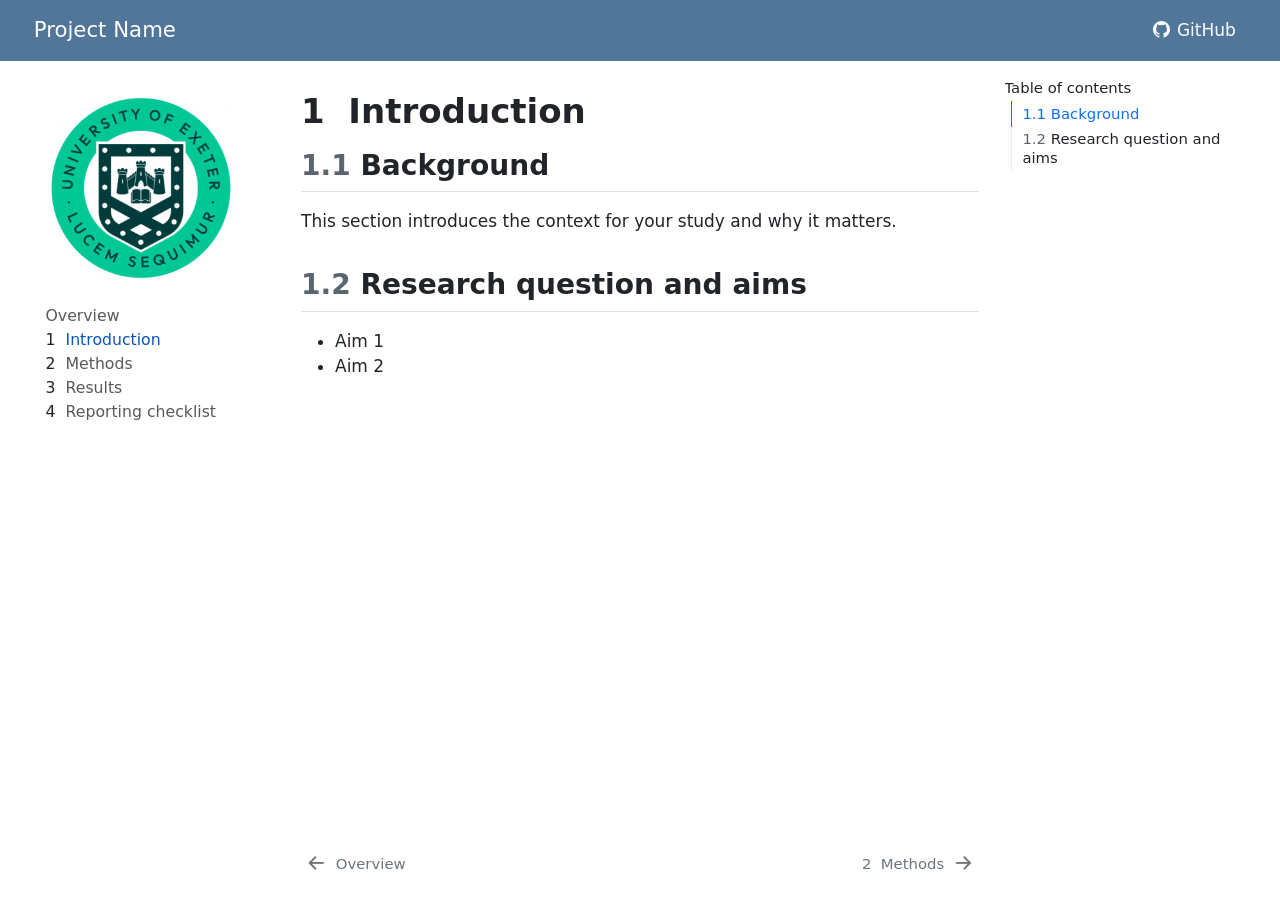
==== introduction.html @ be4991a6 "Built site for gh-pages" ====
<!DOCTYPE html>
<html xmlns="http://www.w3.org/1999/xhtml" lang="en" xml:lang="en"><head>

<meta charset="utf-8">
<meta name="generator" content="quarto-1.8.23">

<meta name="viewport" content="width=device-width, initial-scale=1.0, user-scalable=yes">


<title>1&nbsp; Introduction – Project Name</title>
<style>
code{white-space: pre-wrap;}
span.smallcaps{font-variant: small-caps;}
div.columns{display: flex; gap: min(4vw, 1.5em);}
div.column{flex: auto; overflow-x: auto;}
div.hanging-indent{margin-left: 1.5em; text-indent: -1.5em;}
ul.task-list{list-style: none;}
ul.task-list li input[type="checkbox"] {
  width: 0.8em;
  margin: 0 0.8em 0.2em -1em; /* quarto-specific, see https://github.com/quarto-dev/quarto-cli/issues/4556 */ 
  vertical-align: middle;
}
</style>


<script src="site_libs/quarto-nav/quarto-nav.js"></script>
<script src="site_libs/quarto-nav/headroom.min.js"></script>
<script src="site_libs/clipboard/clipboard.min.js"></script>
<script src="site_libs/quarto-search/autocomplete.umd.js"></script>
<script src="site_libs/quarto-search/fuse.min.js"></script>
<script src="site_libs/quarto-search/quarto-search.js"></script>
<meta name="quarto:offset" content="./">
<link href="./methods.html" rel="next">
<link href="./index.html" rel="prev">
<link href="./images/exeter.png" rel="icon" type="image/png">
<script src="site_libs/quarto-html/quarto.js" type="module"></script>
<script src="site_libs/quarto-html/tabsets/tabsets.js" type="module"></script>
<script src="site_libs/quarto-html/axe/axe-check.js" type="module"></script>
<script src="site_libs/quarto-html/popper.min.js"></script>
<script src="site_libs/quarto-html/tippy.umd.min.js"></script>
<script src="site_libs/quarto-html/anchor.min.js"></script>
<link href="site_libs/quarto-html/tippy.css" rel="stylesheet">
<link href="site_libs/quarto-html/quarto-syntax-highlighting-1fe81d0376b2c50856e68e651e390326.css" rel="stylesheet" id="quarto-text-highlighting-styles">
<script src="site_libs/bootstrap/bootstrap.min.js"></script>
<link href="site_libs/bootstrap/bootstrap-icons.css" rel="stylesheet">
<link href="site_libs/bootstrap/bootstrap-d99236d558c9bce9ef1a96b7c5275b1a.min.css" rel="stylesheet" append-hash="true" id="quarto-bootstrap" data-mode="light">
<script id="quarto-search-options" type="application/json">{
  "location": "navbar",
  "copy-button": false,
  "collapse-after": 3,
  "panel-placement": "end",
  "type": "overlay",
  "limit": 50,
  "keyboard-shortcut": [
    "f",
    "/",
    "s"
  ],
  "show-item-context": false,
  "language": {
    "search-no-results-text": "No results",
    "search-matching-documents-text": "matching documents",
    "search-copy-link-title": "Copy link to search",
    "search-hide-matches-text": "Hide additional matches",
    "search-more-match-text": "more match in this document",
    "search-more-matches-text": "more matches in this document",
    "search-clear-button-title": "Clear",
    "search-text-placeholder": "",
    "search-detached-cancel-button-title": "Cancel",
    "search-submit-button-title": "Submit",
    "search-label": "Search"
  }
}</script>


</head>

<body class="nav-sidebar floating nav-fixed quarto-light">

<div id="quarto-search-results"></div>
  <header id="quarto-header" class="headroom fixed-top">
    <nav class="navbar navbar-expand-lg " data-bs-theme="dark">
      <div class="navbar-container container-fluid">
      <div class="navbar-brand-container mx-auto">
    <a href="./index.html" class="navbar-brand navbar-brand-logo">
    </a>
    <a class="navbar-brand" href="./index.html">
    <span class="navbar-title">Project Name</span>
    </a>
  </div>
            <div id="quarto-search" class="" title="Search"></div>
          <button class="navbar-toggler" type="button" data-bs-toggle="collapse" data-bs-target="#navbarCollapse" aria-controls="navbarCollapse" role="menu" aria-expanded="false" aria-label="Toggle navigation" onclick="if (window.quartoToggleHeadroom) { window.quartoToggleHeadroom(); }">
  <span class="navbar-toggler-icon"></span>
</button>
          <div class="collapse navbar-collapse" id="navbarCollapse">
            <ul class="navbar-nav navbar-nav-scroll ms-auto">
  <li class="nav-item">
    <a class="nav-link" href="https://github.com/pythonhealthdatascience/quarto-template/"> <i class="bi bi-github" role="img">
</i> 
<span class="menu-text">GitHub</span></a>
  </li>  
</ul>
          </div> <!-- /navcollapse -->
            <div class="quarto-navbar-tools">
</div>
      </div> <!-- /container-fluid -->
    </nav>
  <nav class="quarto-secondary-nav">
    <div class="container-fluid d-flex">
      <button type="button" class="quarto-btn-toggle btn" data-bs-toggle="collapse" role="button" data-bs-target=".quarto-sidebar-collapse-item" aria-controls="quarto-sidebar" aria-expanded="false" aria-label="Toggle sidebar navigation" onclick="if (window.quartoToggleHeadroom) { window.quartoToggleHeadroom(); }">
        <i class="bi bi-layout-text-sidebar-reverse"></i>
      </button>
        <nav class="quarto-page-breadcrumbs" aria-label="breadcrumb"><ol class="breadcrumb"><li class="breadcrumb-item"><a href="./introduction.html"><span class="chapter-number">1</span>&nbsp; <span class="chapter-title">Introduction</span></a></li></ol></nav>
        <a class="flex-grow-1" role="navigation" data-bs-toggle="collapse" data-bs-target=".quarto-sidebar-collapse-item" aria-controls="quarto-sidebar" aria-expanded="false" aria-label="Toggle sidebar navigation" onclick="if (window.quartoToggleHeadroom) { window.quartoToggleHeadroom(); }">      
        </a>
    </div>
  </nav>
</header>
<!-- content -->
<div id="quarto-content" class="quarto-container page-columns page-rows-contents page-layout-article page-navbar">
<!-- sidebar -->
  <nav id="quarto-sidebar" class="sidebar collapse collapse-horizontal quarto-sidebar-collapse-item sidebar-navigation floating overflow-auto">
    <div class="pt-lg-2 mt-2 text-left sidebar-header sidebar-header-stacked">
      <a href="./index.html" class="sidebar-logo-link">
      <img src="./images/exeter.png" alt="" class="sidebar-logo light-content py-0 d-lg-inline d-none">
      <img src="./images/exeter.png" alt="" class="sidebar-logo dark-content py-0 d-lg-inline d-none">
      </a>
      </div>
    <div class="sidebar-menu-container"> 
    <ul class="list-unstyled mt-1">
        <li class="sidebar-item">
  <div class="sidebar-item-container"> 
  <a href="./index.html" class="sidebar-item-text sidebar-link">
 <span class="menu-text">Overview</span></a>
  </div>
</li>
        <li class="sidebar-item">
  <div class="sidebar-item-container"> 
  <a href="./introduction.html" class="sidebar-item-text sidebar-link active">
 <span class="menu-text"><span class="chapter-number">1</span>&nbsp; <span class="chapter-title">Introduction</span></span></a>
  </div>
</li>
        <li class="sidebar-item">
  <div class="sidebar-item-container"> 
  <a href="./methods.html" class="sidebar-item-text sidebar-link">
 <span class="menu-text"><span class="chapter-number">2</span>&nbsp; <span class="chapter-title">Methods</span></span></a>
  </div>
</li>
        <li class="sidebar-item">
  <div class="sidebar-item-container"> 
  <a href="./results.html" class="sidebar-item-text sidebar-link">
 <span class="menu-text"><span class="chapter-number">3</span>&nbsp; <span class="chapter-title">Results</span></span></a>
  </div>
</li>
        <li class="sidebar-item">
  <div class="sidebar-item-container"> 
  <a href="./reporting_checklist.html" class="sidebar-item-text sidebar-link">
 <span class="menu-text"><span class="chapter-number">4</span>&nbsp; <span class="chapter-title">Reporting checklist</span></span></a>
  </div>
</li>
    </ul>
    </div>
</nav>
<div id="quarto-sidebar-glass" class="quarto-sidebar-collapse-item" data-bs-toggle="collapse" data-bs-target=".quarto-sidebar-collapse-item"></div>
<!-- margin-sidebar -->
    <div id="quarto-margin-sidebar" class="sidebar margin-sidebar">
        <nav id="TOC" role="doc-toc" class="toc-active">
    <h2 id="toc-title">Table of contents</h2>
   
  <ul>
  <li><a href="#background" id="toc-background" class="nav-link active" data-scroll-target="#background"><span class="header-section-number">1.1</span> Background</a></li>
  <li><a href="#research-question-and-aims" id="toc-research-question-and-aims" class="nav-link" data-scroll-target="#research-question-and-aims"><span class="header-section-number">1.2</span> Research question and aims</a></li>
  </ul>
</nav>
    </div>
<!-- main -->
<main class="content" id="quarto-document-content">

<header id="title-block-header" class="quarto-title-block default">
<div class="quarto-title">
<h1 class="title"><span class="chapter-number">1</span>&nbsp; <span class="chapter-title">Introduction</span></h1>
</div>



<div class="quarto-title-meta">

    
  
    
  </div>
  


</header>


<section id="background" class="level2" data-number="1.1">
<h2 data-number="1.1" class="anchored" data-anchor-id="background"><span class="header-section-number">1.1</span> Background</h2>
<p>This section introduces the context for your study and why it matters.</p>
</section>
<section id="research-question-and-aims" class="level2" data-number="1.2">
<h2 data-number="1.2" class="anchored" data-anchor-id="research-question-and-aims"><span class="header-section-number">1.2</span> Research question and aims</h2>
<ul>
<li>Aim 1</li>
<li>Aim 2</li>
</ul>


</section>

</main> <!-- /main -->
<script id="quarto-html-after-body" type="application/javascript">
  window.document.addEventListener("DOMContentLoaded", function (event) {
    const icon = "";
    const anchorJS = new window.AnchorJS();
    anchorJS.options = {
      placement: 'right',
      icon: icon
    };
    anchorJS.add('.anchored');
    const isCodeAnnotation = (el) => {
      for (const clz of el.classList) {
        if (clz.startsWith('code-annotation-')) {                     
          return true;
        }
      }
      return false;
    }
    const onCopySuccess = function(e) {
      // button target
      const button = e.trigger;
      // don't keep focus
      button.blur();
      // flash "checked"
      button.classList.add('code-copy-button-checked');
      var currentTitle = button.getAttribute("title");
      button.setAttribute("title", "Copied!");
      let tooltip;
      if (window.bootstrap) {
        button.setAttribute("data-bs-toggle", "tooltip");
        button.setAttribute("data-bs-placement", "left");
        button.setAttribute("data-bs-title", "Copied!");
        tooltip = new bootstrap.Tooltip(button, 
          { trigger: "manual", 
            customClass: "code-copy-button-tooltip",
            offset: [0, -8]});
        tooltip.show();    
      }
      setTimeout(function() {
        if (tooltip) {
          tooltip.hide();
          button.removeAttribute("data-bs-title");
          button.removeAttribute("data-bs-toggle");
          button.removeAttribute("data-bs-placement");
        }
        button.setAttribute("title", currentTitle);
        button.classList.remove('code-copy-button-checked');
      }, 1000);
      // clear code selection
      e.clearSelection();
    }
    const getTextToCopy = function(trigger) {
      const outerScaffold = trigger.parentElement.cloneNode(true);
      const codeEl = outerScaffold.querySelector('code');
      for (const childEl of codeEl.children) {
        if (isCodeAnnotation(childEl)) {
          childEl.remove();
        }
      }
      return codeEl.innerText;
    }
    const clipboard = new window.ClipboardJS('.code-copy-button:not([data-in-quarto-modal])', {
      text: getTextToCopy
    });
    clipboard.on('success', onCopySuccess);
    if (window.document.getElementById('quarto-embedded-source-code-modal')) {
      const clipboardModal = new window.ClipboardJS('.code-copy-button[data-in-quarto-modal]', {
        text: getTextToCopy,
        container: window.document.getElementById('quarto-embedded-source-code-modal')
      });
      clipboardModal.on('success', onCopySuccess);
    }
      var localhostRegex = new RegExp(/^(?:http|https):\/\/localhost\:?[0-9]*\//);
      var mailtoRegex = new RegExp(/^mailto:/);
        var filterRegex = new RegExp('/' + window.location.host + '/');
      var isInternal = (href) => {
          return filterRegex.test(href) || localhostRegex.test(href) || mailtoRegex.test(href);
      }
      // Inspect non-navigation links and adorn them if external
     var links = window.document.querySelectorAll('a[href]:not(.nav-link):not(.navbar-brand):not(.toc-action):not(.sidebar-link):not(.sidebar-item-toggle):not(.pagination-link):not(.no-external):not([aria-hidden]):not(.dropdown-item):not(.quarto-navigation-tool):not(.about-link)');
      for (var i=0; i<links.length; i++) {
        const link = links[i];
        if (!isInternal(link.href)) {
          // undo the damage that might have been done by quarto-nav.js in the case of
          // links that we want to consider external
          if (link.dataset.originalHref !== undefined) {
            link.href = link.dataset.originalHref;
          }
        }
      }
    function tippyHover(el, contentFn, onTriggerFn, onUntriggerFn) {
      const config = {
        allowHTML: true,
        maxWidth: 500,
        delay: 100,
        arrow: false,
        appendTo: function(el) {
            return el.parentElement;
        },
        interactive: true,
        interactiveBorder: 10,
        theme: 'quarto',
        placement: 'bottom-start',
      };
      if (contentFn) {
        config.content = contentFn;
      }
      if (onTriggerFn) {
        config.onTrigger = onTriggerFn;
      }
      if (onUntriggerFn) {
        config.onUntrigger = onUntriggerFn;
      }
      window.tippy(el, config); 
    }
    const noterefs = window.document.querySelectorAll('a[role="doc-noteref"]');
    for (var i=0; i<noterefs.length; i++) {
      const ref = noterefs[i];
      tippyHover(ref, function() {
        // use id or data attribute instead here
        let href = ref.getAttribute('data-footnote-href') || ref.getAttribute('href');
        try { href = new URL(href).hash; } catch {}
        const id = href.replace(/^#\/?/, "");
        const note = window.document.getElementById(id);
        if (note) {
          return note.innerHTML;
        } else {
          return "";
        }
      });
    }
    const xrefs = window.document.querySelectorAll('a.quarto-xref');
    const processXRef = (id, note) => {
      // Strip column container classes
      const stripColumnClz = (el) => {
        el.classList.remove("page-full", "page-columns");
        if (el.children) {
          for (const child of el.children) {
            stripColumnClz(child);
          }
        }
      }
      stripColumnClz(note)
      if (id === null || id.startsWith('sec-')) {
        // Special case sections, only their first couple elements
        const container = document.createElement("div");
        if (note.children && note.children.length > 2) {
          container.appendChild(note.children[0].cloneNode(true));
          for (let i = 1; i < note.children.length; i++) {
            const child = note.children[i];
            if (child.tagName === "P" && child.innerText === "") {
              continue;
            } else {
              container.appendChild(child.cloneNode(true));
              break;
            }
          }
          if (window.Quarto?.typesetMath) {
            window.Quarto.typesetMath(container);
          }
          return container.innerHTML
        } else {
          if (window.Quarto?.typesetMath) {
            window.Quarto.typesetMath(note);
          }
          return note.innerHTML;
        }
      } else {
        // Remove any anchor links if they are present
        const anchorLink = note.querySelector('a.anchorjs-link');
        if (anchorLink) {
          anchorLink.remove();
        }
        if (window.Quarto?.typesetMath) {
          window.Quarto.typesetMath(note);
        }
        if (note.classList.contains("callout")) {
          return note.outerHTML;
        } else {
          return note.innerHTML;
        }
      }
    }
    for (var i=0; i<xrefs.length; i++) {
      const xref = xrefs[i];
      tippyHover(xref, undefined, function(instance) {
        instance.disable();
        let url = xref.getAttribute('href');
        let hash = undefined; 
        if (url.startsWith('#')) {
          hash = url;
        } else {
          try { hash = new URL(url).hash; } catch {}
        }
        if (hash) {
          const id = hash.replace(/^#\/?/, "");
          const note = window.document.getElementById(id);
          if (note !== null) {
            try {
              const html = processXRef(id, note.cloneNode(true));
              instance.setContent(html);
            } finally {
              instance.enable();
              instance.show();
            }
          } else {
            // See if we can fetch this
            fetch(url.split('#')[0])
            .then(res => res.text())
            .then(html => {
              const parser = new DOMParser();
              const htmlDoc = parser.parseFromString(html, "text/html");
              const note = htmlDoc.getElementById(id);
              if (note !== null) {
                const html = processXRef(id, note);
                instance.setContent(html);
              } 
            }).finally(() => {
              instance.enable();
              instance.show();
            });
          }
        } else {
          // See if we can fetch a full url (with no hash to target)
          // This is a special case and we should probably do some content thinning / targeting
          fetch(url)
          .then(res => res.text())
          .then(html => {
            const parser = new DOMParser();
            const htmlDoc = parser.parseFromString(html, "text/html");
            const note = htmlDoc.querySelector('main.content');
            if (note !== null) {
              // This should only happen for chapter cross references
              // (since there is no id in the URL)
              // remove the first header
              if (note.children.length > 0 && note.children[0].tagName === "HEADER") {
                note.children[0].remove();
              }
              const html = processXRef(null, note);
              instance.setContent(html);
            } 
          }).finally(() => {
            instance.enable();
            instance.show();
          });
        }
      }, function(instance) {
      });
    }
        let selectedAnnoteEl;
        const selectorForAnnotation = ( cell, annotation) => {
          let cellAttr = 'data-code-cell="' + cell + '"';
          let lineAttr = 'data-code-annotation="' +  annotation + '"';
          const selector = 'span[' + cellAttr + '][' + lineAttr + ']';
          return selector;
        }
        const selectCodeLines = (annoteEl) => {
          const doc = window.document;
          const targetCell = annoteEl.getAttribute("data-target-cell");
          const targetAnnotation = annoteEl.getAttribute("data-target-annotation");
          const annoteSpan = window.document.querySelector(selectorForAnnotation(targetCell, targetAnnotation));
          const lines = annoteSpan.getAttribute("data-code-lines").split(",");
          const lineIds = lines.map((line) => {
            return targetCell + "-" + line;
          })
          let top = null;
          let height = null;
          let parent = null;
          if (lineIds.length > 0) {
              //compute the position of the single el (top and bottom and make a div)
              const el = window.document.getElementById(lineIds[0]);
              top = el.offsetTop;
              height = el.offsetHeight;
              parent = el.parentElement.parentElement;
            if (lineIds.length > 1) {
              const lastEl = window.document.getElementById(lineIds[lineIds.length - 1]);
              const bottom = lastEl.offsetTop + lastEl.offsetHeight;
              height = bottom - top;
            }
            if (top !== null && height !== null && parent !== null) {
              // cook up a div (if necessary) and position it 
              let div = window.document.getElementById("code-annotation-line-highlight");
              if (div === null) {
                div = window.document.createElement("div");
                div.setAttribute("id", "code-annotation-line-highlight");
                div.style.position = 'absolute';
                parent.appendChild(div);
              }
              div.style.top = top - 2 + "px";
              div.style.height = height + 4 + "px";
              div.style.left = 0;
              let gutterDiv = window.document.getElementById("code-annotation-line-highlight-gutter");
              if (gutterDiv === null) {
                gutterDiv = window.document.createElement("div");
                gutterDiv.setAttribute("id", "code-annotation-line-highlight-gutter");
                gutterDiv.style.position = 'absolute';
                const codeCell = window.document.getElementById(targetCell);
                const gutter = codeCell.querySelector('.code-annotation-gutter');
                gutter.appendChild(gutterDiv);
              }
              gutterDiv.style.top = top - 2 + "px";
              gutterDiv.style.height = height + 4 + "px";
            }
            selectedAnnoteEl = annoteEl;
          }
        };
        const unselectCodeLines = () => {
          const elementsIds = ["code-annotation-line-highlight", "code-annotation-line-highlight-gutter"];
          elementsIds.forEach((elId) => {
            const div = window.document.getElementById(elId);
            if (div) {
              div.remove();
            }
          });
          selectedAnnoteEl = undefined;
        };
          // Handle positioning of the toggle
      window.addEventListener(
        "resize",
        throttle(() => {
          elRect = undefined;
          if (selectedAnnoteEl) {
            selectCodeLines(selectedAnnoteEl);
          }
        }, 10)
      );
      function throttle(fn, ms) {
      let throttle = false;
      let timer;
        return (...args) => {
          if(!throttle) { // first call gets through
              fn.apply(this, args);
              throttle = true;
          } else { // all the others get throttled
              if(timer) clearTimeout(timer); // cancel #2
              timer = setTimeout(() => {
                fn.apply(this, args);
                timer = throttle = false;
              }, ms);
          }
        };
      }
        // Attach click handler to the DT
        const annoteDls = window.document.querySelectorAll('dt[data-target-cell]');
        for (const annoteDlNode of annoteDls) {
          annoteDlNode.addEventListener('click', (event) => {
            const clickedEl = event.target;
            if (clickedEl !== selectedAnnoteEl) {
              unselectCodeLines();
              const activeEl = window.document.querySelector('dt[data-target-cell].code-annotation-active');
              if (activeEl) {
                activeEl.classList.remove('code-annotation-active');
              }
              selectCodeLines(clickedEl);
              clickedEl.classList.add('code-annotation-active');
            } else {
              // Unselect the line
              unselectCodeLines();
              clickedEl.classList.remove('code-annotation-active');
            }
          });
        }
    const findCites = (el) => {
      const parentEl = el.parentElement;
      if (parentEl) {
        const cites = parentEl.dataset.cites;
        if (cites) {
          return {
            el,
            cites: cites.split(' ')
          };
        } else {
          return findCites(el.parentElement)
        }
      } else {
        return undefined;
      }
    };
    var bibliorefs = window.document.querySelectorAll('a[role="doc-biblioref"]');
    for (var i=0; i<bibliorefs.length; i++) {
      const ref = bibliorefs[i];
      const citeInfo = findCites(ref);
      if (citeInfo) {
        tippyHover(citeInfo.el, function() {
          var popup = window.document.createElement('div');
          citeInfo.cites.forEach(function(cite) {
            var citeDiv = window.document.createElement('div');
            citeDiv.classList.add('hanging-indent');
            citeDiv.classList.add('csl-entry');
            var biblioDiv = window.document.getElementById('ref-' + cite);
            if (biblioDiv) {
              citeDiv.innerHTML = biblioDiv.innerHTML;
            }
            popup.appendChild(citeDiv);
          });
          return popup.innerHTML;
        });
      }
    }
  });
  </script>
<nav class="page-navigation">
  <div class="nav-page nav-page-previous">
      <a href="./index.html" class="pagination-link" aria-label="Overview">
        <i class="bi bi-arrow-left-short"></i> <span class="nav-page-text">Overview</span>
      </a>          
  </div>
  <div class="nav-page nav-page-next">
      <a href="./methods.html" class="pagination-link" aria-label="Methods">
        <span class="nav-page-text"><span class="chapter-number">2</span>&nbsp; <span class="chapter-title">Methods</span></span> <i class="bi bi-arrow-right-short"></i>
      </a>
  </div>
</nav>
</div> <!-- /content -->




</body></html>
---- site_libs/quarto-html/tippy.css ----
.tippy-box[data-animation=fade][data-state=hidden]{opacity:0}[data-tippy-root]{max-width:calc(100vw - 10px)}.tippy-box{position:relative;background-color:#333;color:#fff;border-radius:4px;font-size:14px;line-height:1.4;white-space:normal;outline:0;transition-property:transform,visibility,opacity}.tippy-box[data-placement^=top]>.tippy-arrow{bottom:0}.tippy-box[data-placement^=top]>.tippy-arrow:before{bottom:-7px;left:0;border-width:8px 8px 0;border-top-color:initial;transform-origin:center top}.tippy-box[data-placement^=bottom]>.tippy-arrow{top:0}.tippy-box[data-placement^=bottom]>.tippy-arrow:before{top:-7px;left:0;border-width:0 8px 8px;border-bottom-color:initial;transform-origin:center bottom}.tippy-box[data-placement^=left]>.tippy-arrow{right:0}.tippy-box[data-placement^=left]>.tippy-arrow:before{border-width:8px 0 8px 8px;border-left-color:initial;right:-7px;transform-origin:center left}.tippy-box[data-placement^=right]>.tippy-arrow{left:0}.tippy-box[data-placement^=right]>.tippy-arrow:before{left:-7px;border-width:8px 8px 8px 0;border-right-color:initial;transform-origin:center right}.tippy-box[data-inertia][data-state=visible]{transition-timing-function:cubic-bezier(.54,1.5,.38,1.11)}.tippy-arrow{width:16px;height:16px;color:#333}.tippy-arrow:before{content:"";position:absolute;border-color:transparent;border-style:solid}.tippy-content{position:relative;padding:5px 9px;z-index:1}
---- site_libs/quarto-html/quarto-syntax-highlighting-1fe81d0376b2c50856e68e651e390326.css ----
/* quarto syntax highlight colors */
:root {
  --quarto-hl-ot-color: #003B4F;
  --quarto-hl-at-color: #657422;
  --quarto-hl-ss-color: #20794D;
  --quarto-hl-an-color: #5E5E5E;
  --quarto-hl-fu-color: #4758AB;
  --quarto-hl-st-color: #20794D;
  --quarto-hl-cf-color: #003B4F;
  --quarto-hl-op-color: #5E5E5E;
  --quarto-hl-er-color: #AD0000;
  --quarto-hl-bn-color: #AD0000;
  --quarto-hl-al-color: #AD0000;
  --quarto-hl-va-color: #111111;
  --quarto-hl-bu-color: inherit;
  --quarto-hl-ex-color: inherit;
  --quarto-hl-pp-color: #AD0000;
  --quarto-hl-in-color: #5E5E5E;
  --quarto-hl-vs-color: #20794D;
  --quarto-hl-wa-color: #5E5E5E;
  --quarto-hl-do-color: #5E5E5E;
  --quarto-hl-im-color: #00769E;
  --quarto-hl-ch-color: #20794D;
  --quarto-hl-dt-color: #AD0000;
  --quarto-hl-fl-color: #AD0000;
  --quarto-hl-co-color: #5E5E5E;
  --quarto-hl-cv-color: #5E5E5E;
  --quarto-hl-cn-color: #8f5902;
  --quarto-hl-sc-color: #5E5E5E;
  --quarto-hl-dv-color: #AD0000;
  --quarto-hl-kw-color: #003B4F;
}

/* other quarto variables */
:root {
  --quarto-font-monospace: SFMono-Regular, Menlo, Monaco, Consolas, "Liberation Mono", "Courier New", monospace;
}

/* syntax highlight based on Pandoc's rules */
pre > code.sourceCode > span {
  color: #003B4F;
}

code.sourceCode > span {
  color: #003B4F;
}

div.sourceCode,
div.sourceCode pre.sourceCode {
  color: #003B4F;
}

/* Normal */
code span {
  color: #003B4F;
}

/* Alert */
code span.al {
  color: #AD0000;
  font-style: inherit;
}

/* Annotation */
code span.an {
  color: #5E5E5E;
  font-style: inherit;
}

/* Attribute */
code span.at {
  color: #657422;
  font-style: inherit;
}

/* BaseN */
code span.bn {
  color: #AD0000;
  font-style: inherit;
}

/* BuiltIn */
code span.bu {
  font-style: inherit;
}

/* ControlFlow */
code span.cf {
  color: #003B4F;
  font-weight: bold;
  font-style: inherit;
}

/* Char */
code span.ch {
  color: #20794D;
  font-style: inherit;
}

/* Constant */
code span.cn {
  color: #8f5902;
  font-style: inherit;
}

/* Comment */
code span.co {
  color: #5E5E5E;
  font-style: inherit;
}

/* CommentVar */
code span.cv {
  color: #5E5E5E;
  font-style: italic;
}

/* Documentation */
code span.do {
  color: #5E5E5E;
  font-style: italic;
}

/* DataType */
code span.dt {
  color: #AD0000;
  font-style: inherit;
}

/* DecVal */
code span.dv {
  color: #AD0000;
  font-style: inherit;
}

/* Error */
code span.er {
  color: #AD0000;
  font-style: inherit;
}

/* Extension */
code span.ex {
  font-style: inherit;
}

/* Float */
code span.fl {
  color: #AD0000;
  font-style: inherit;
}

/* Function */
code span.fu {
  color: #4758AB;
  font-style: inherit;
}

/* Import */
code span.im {
  color: #00769E;
  font-style: inherit;
}

/* Information */
code span.in {
  color: #5E5E5E;
  font-style: inherit;
}

/* Keyword */
code span.kw {
  color: #003B4F;
  font-weight: bold;
  font-style: inherit;
}

/* Operator */
code span.op {
  color: #5E5E5E;
  font-style: inherit;
}

/* Other */
code span.ot {
  color: #003B4F;
  font-style: inherit;
}

/* Preprocessor */
code span.pp {
  color: #AD0000;
  font-style: inherit;
}

/* SpecialChar */
code span.sc {
  color: #5E5E5E;
  font-style: inherit;
}

/* SpecialString */
code span.ss {
  color: #20794D;
  font-style: inherit;
}

/* String */
code span.st {
  color: #20794D;
  font-style: inherit;
}

/* Variable */
code span.va {
  color: #111111;
  font-style: inherit;
}

/* VerbatimString */
code span.vs {
  color: #20794D;
  font-style: inherit;
}

/* Warning */
code span.wa {
  color: #5E5E5E;
  font-style: italic;
}

.prevent-inlining {
  content: "</";
}

/*# sourceMappingURL=0962dd5d778b71b9c38e7b9c80c0f202.css.map */
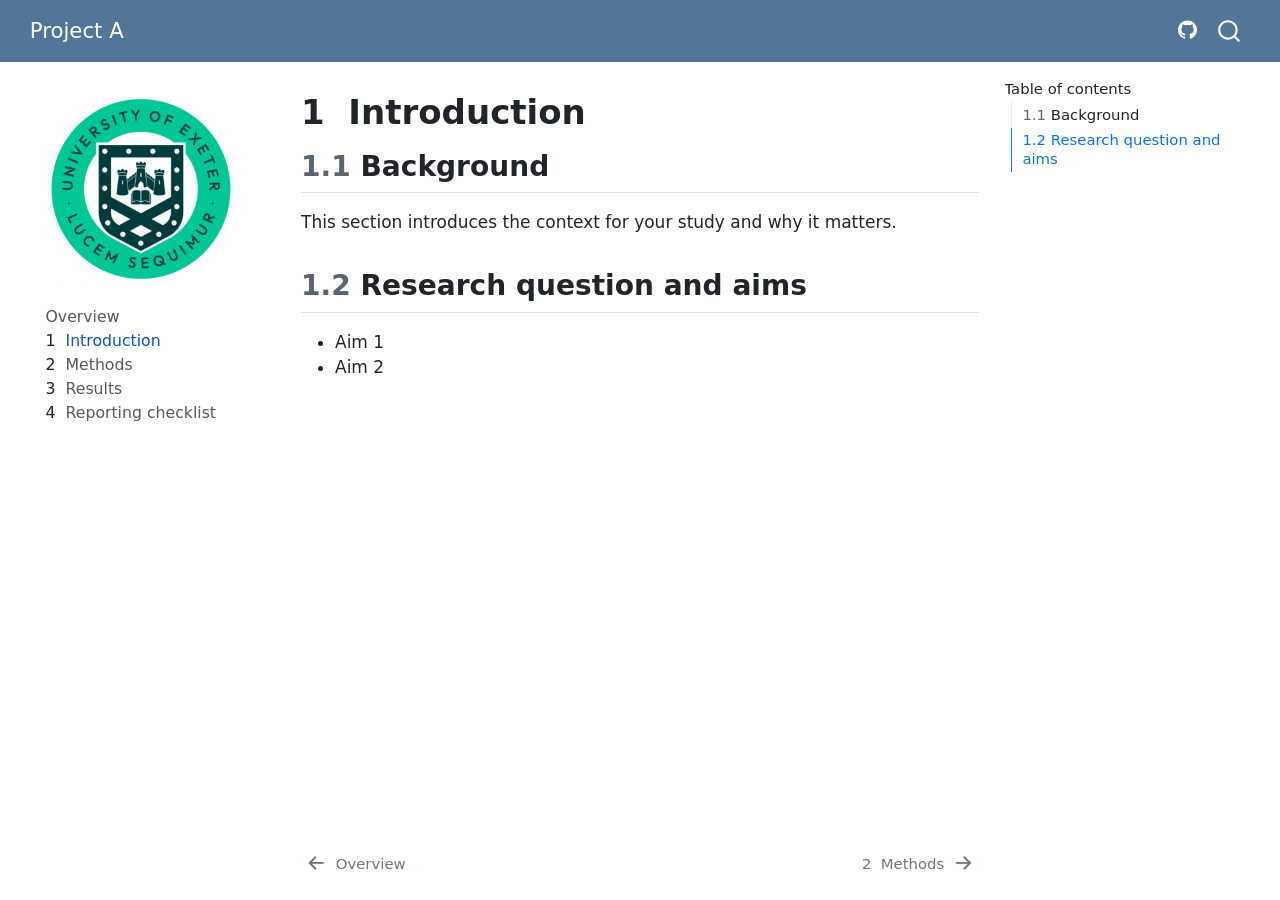
==== commit 41aa52f1: "Built site for gh-pages" ====
--- a/introduction.html
+++ b/introduction.html
@@ -2,13 +2,16 @@
 <html xmlns="http://www.w3.org/1999/xhtml" lang="en" xml:lang="en"><head>
 
 <meta charset="utf-8">
-<meta name="generator" content="quarto-1.8.23">
+<meta name="generator" content="quarto-1.9.36">
 
 <meta name="viewport" content="width=device-width, initial-scale=1.0, user-scalable=yes">
 
 
-<title>1&nbsp; Introduction – Project Name</title>
+<title>1&nbsp; Introduction – Project A</title>
 <style>
+/* Default styles provided by pandoc.
+** See https://pandoc.org/MANUAL.html#variables-for-html for config info.
+*/
 code{white-space: pre-wrap;}
 span.smallcaps{font-variant: small-caps;}
 div.columns{display: flex; gap: min(4vw, 1.5em);}
@@ -35,15 +38,14 @@
 <link href="./images/exeter.png" rel="icon" type="image/png">
 <script src="site_libs/quarto-html/quarto.js" type="module"></script>
 <script src="site_libs/quarto-html/tabsets/tabsets.js" type="module"></script>
-<script src="site_libs/quarto-html/axe/axe-check.js" type="module"></script>
 <script src="site_libs/quarto-html/popper.min.js"></script>
 <script src="site_libs/quarto-html/tippy.umd.min.js"></script>
 <script src="site_libs/quarto-html/anchor.min.js"></script>
 <link href="site_libs/quarto-html/tippy.css" rel="stylesheet">
-<link href="site_libs/quarto-html/quarto-syntax-highlighting-1fe81d0376b2c50856e68e651e390326.css" rel="stylesheet" id="quarto-text-highlighting-styles">
+<link href="site_libs/quarto-html/quarto-syntax-highlighting-845c23b38eaddc0f92fda52bfe77a8c8.css" rel="stylesheet" id="quarto-text-highlighting-styles">
 <script src="site_libs/bootstrap/bootstrap.min.js"></script>
 <link href="site_libs/bootstrap/bootstrap-icons.css" rel="stylesheet">
-<link href="site_libs/bootstrap/bootstrap-d99236d558c9bce9ef1a96b7c5275b1a.min.css" rel="stylesheet" append-hash="true" id="quarto-bootstrap" data-mode="light">
+<link href="site_libs/bootstrap/bootstrap-3c4fc093ee6b90054feb0b31837f97c0.min.css" rel="stylesheet" append-hash="true" id="quarto-bootstrap" data-mode="light">
 <script id="quarto-search-options" type="application/json">{
   "location": "navbar",
   "copy-button": false,
@@ -82,10 +84,8 @@
     <nav class="navbar navbar-expand-lg " data-bs-theme="dark">
       <div class="navbar-container container-fluid">
       <div class="navbar-brand-container mx-auto">
-    <a href="./index.html" class="navbar-brand navbar-brand-logo">
-    </a>
     <a class="navbar-brand" href="./index.html">
-    <span class="navbar-title">Project Name</span>
+    <span class="navbar-title">Project A</span>
     </a>
   </div>
             <div id="quarto-search" class="" title="Search"></div>
@@ -94,10 +94,10 @@
 </button>
           <div class="collapse navbar-collapse" id="navbarCollapse">
             <ul class="navbar-nav navbar-nav-scroll ms-auto">
-  <li class="nav-item">
+  <li class="nav-item compact">
     <a class="nav-link" href="https://github.com/pythonhealthdatascience/quarto-template/"> <i class="bi bi-github" role="img">
 </i> 
-<span class="menu-text">GitHub</span></a>
+<span class="menu-text"></span></a>
   </li>  
 </ul>
           </div> <!-- /navcollapse -->
--- a/site_libs/quarto-html/quarto-syntax-highlighting-845c23b38eaddc0f92fda52bfe77a8c8.css
+++ b/site_libs/quarto-html/quarto-syntax-highlighting-845c23b38eaddc0f92fda52bfe77a8c8.css
@@ -0,0 +1,236 @@
+/* quarto syntax highlight colors */
+:root {
+  --quarto-hl-ot-color: #003B4F;
+  --quarto-hl-at-color: #657422;
+  --quarto-hl-ss-color: #20794D;
+  --quarto-hl-an-color: #5E5E5E;
+  --quarto-hl-fu-color: #4758AB;
+  --quarto-hl-st-color: #20794D;
+  --quarto-hl-cf-color: #003B4F;
+  --quarto-hl-op-color: #5E5E5E;
+  --quarto-hl-er-color: #AD0000;
+  --quarto-hl-bn-color: #AD0000;
+  --quarto-hl-al-color: #AD0000;
+  --quarto-hl-va-color: #111111;
+  --quarto-hl-bu-color: inherit;
+  --quarto-hl-ex-color: inherit;
+  --quarto-hl-pp-color: #AD0000;
+  --quarto-hl-in-color: #5E5E5E;
+  --quarto-hl-vs-color: #20794D;
+  --quarto-hl-wa-color: #5E5E5E;
+  --quarto-hl-do-color: #5E5E5E;
+  --quarto-hl-im-color: #00769E;
+  --quarto-hl-ch-color: #20794D;
+  --quarto-hl-dt-color: #AD0000;
+  --quarto-hl-fl-color: #AD0000;
+  --quarto-hl-co-color: #5E5E5E;
+  --quarto-hl-cv-color: #5E5E5E;
+  --quarto-hl-cn-color: #8f5902;
+  --quarto-hl-sc-color: #5E5E5E;
+  --quarto-hl-dv-color: #AD0000;
+  --quarto-hl-kw-color: #003B4F;
+}
+
+/* other quarto variables */
+:root {
+  --quarto-font-monospace: SFMono-Regular, Menlo, Monaco, Consolas, "Liberation Mono", "Courier New", monospace;
+}
+
+/* syntax highlight based on Pandoc's rules */
+pre > code.sourceCode > span {
+  color: #003B4F;
+}
+
+code.sourceCode > span {
+  color: #003B4F;
+}
+
+div.sourceCode,
+div.sourceCode pre.sourceCode {
+  color: #003B4F;
+}
+
+/* Normal */
+code span {
+  color: #003B4F;
+}
+
+/* Alert */
+code span.al {
+  color: #AD0000;
+  font-style: inherit;
+}
+
+/* Annotation */
+code span.an {
+  color: #5E5E5E;
+  font-style: inherit;
+}
+
+/* Attribute */
+code span.at {
+  color: #657422;
+  font-style: inherit;
+}
+
+/* BaseN */
+code span.bn {
+  color: #AD0000;
+  font-style: inherit;
+}
+
+/* BuiltIn */
+code span.bu {
+  font-style: inherit;
+}
+
+/* ControlFlow */
+code span.cf {
+  color: #003B4F;
+  font-weight: bold;
+  font-style: inherit;
+}
+
+/* Char */
+code span.ch {
+  color: #20794D;
+  font-style: inherit;
+}
+
+/* Constant */
+code span.cn {
+  color: #8f5902;
+  font-style: inherit;
+}
+
+/* Comment */
+code span.co {
+  color: #5E5E5E;
+  font-style: inherit;
+}
+
+/* CommentVar */
+code span.cv {
+  color: #5E5E5E;
+  font-style: italic;
+}
+
+/* Documentation */
+code span.do {
+  color: #5E5E5E;
+  font-style: italic;
+}
+
+/* DataType */
+code span.dt {
+  color: #AD0000;
+  font-style: inherit;
+}
+
+/* DecVal */
+code span.dv {
+  color: #AD0000;
+  font-style: inherit;
+}
+
+/* Error */
+code span.er {
+  color: #AD0000;
+  font-style: inherit;
+}
+
+/* Extension */
+code span.ex {
+  font-style: inherit;
+}
+
+/* Float */
+code span.fl {
+  color: #AD0000;
+  font-style: inherit;
+}
+
+/* Function */
+code span.fu {
+  color: #4758AB;
+  font-style: inherit;
+}
+
+/* Import */
+code span.im {
+  color: #00769E;
+  font-style: inherit;
+}
+
+/* Information */
+code span.in {
+  color: #5E5E5E;
+  font-style: inherit;
+}
+
+/* Keyword */
+code span.kw {
+  color: #003B4F;
+  font-weight: bold;
+  font-style: inherit;
+}
+
+/* Operator */
+code span.op {
+  color: #5E5E5E;
+  font-style: inherit;
+}
+
+/* Other */
+code span.ot {
+  color: #003B4F;
+  font-style: inherit;
+}
+
+/* Preprocessor */
+code span.pp {
+  color: #AD0000;
+  font-style: inherit;
+}
+
+/* SpecialChar */
+code span.sc {
+  color: #5E5E5E;
+  font-style: inherit;
+}
+
+/* SpecialString */
+code span.ss {
+  color: #20794D;
+  font-style: inherit;
+}
+
+/* String */
+code span.st {
+  color: #20794D;
+  font-style: inherit;
+}
+
+/* Variable */
+code span.va {
+  color: #111111;
+  font-style: inherit;
+}
+
+/* VerbatimString */
+code span.vs {
+  color: #20794D;
+  font-style: inherit;
+}
+
+/* Warning */
+code span.wa {
+  color: #5E5E5E;
+  font-style: italic;
+}
+
+.prevent-inlining {
+  content: "</";
+}
+
+/*# sourceMappingURL=ac89f0bb514bba72461919f78549e31c.css.map */
